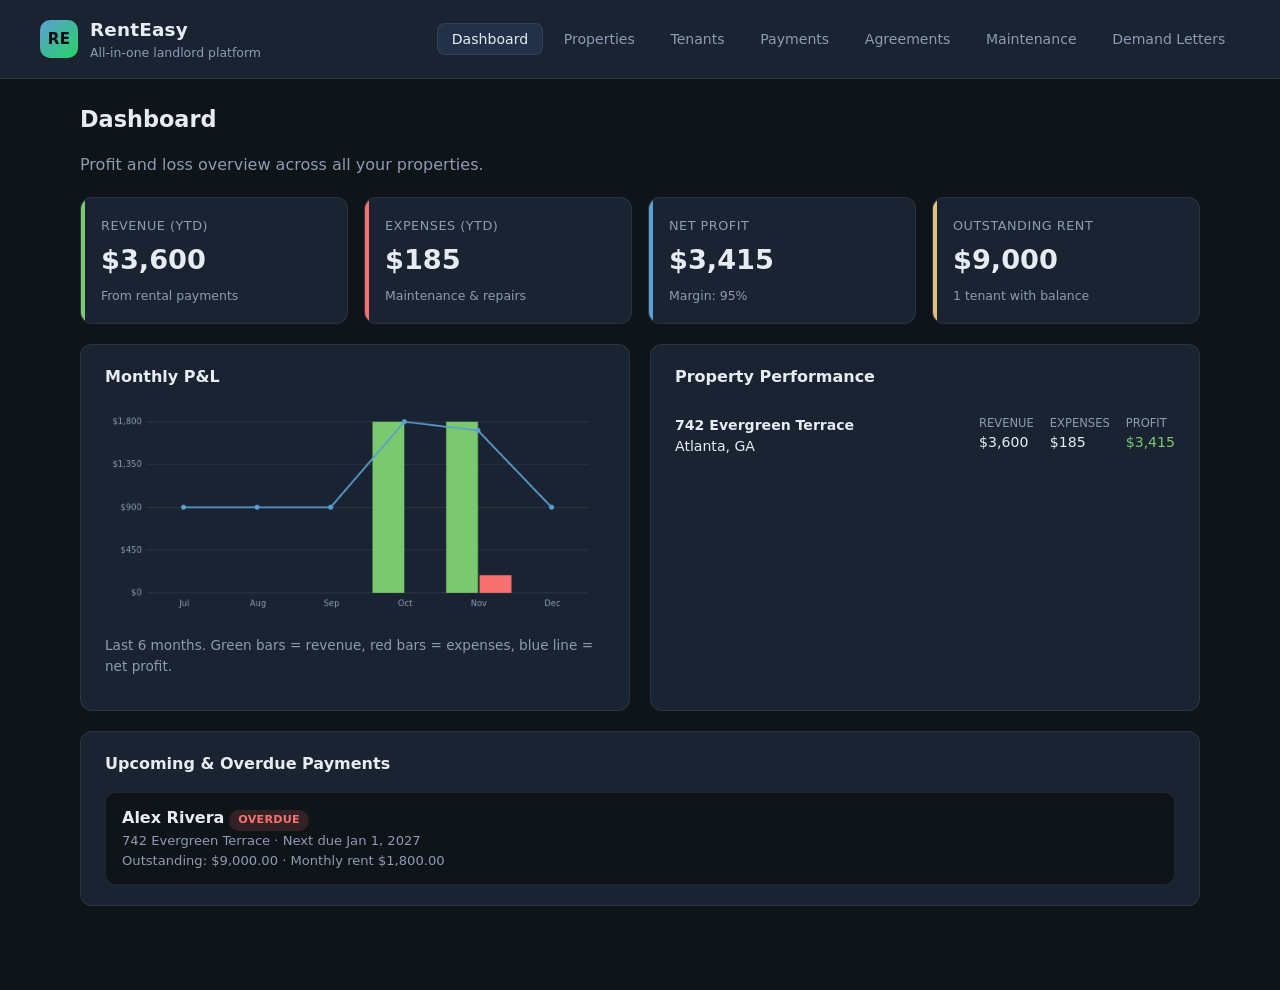
==== renteasy.html @ 10dbd563 "Add RentEasy landlord platform MVP Standalone single-page app at renteasy.html for landlords to mana" ====
<!DOCTYPE html>
<html lang="en">
<head>
  <meta charset="UTF-8" />
  <meta name="viewport" content="width=device-width, initial-scale=1" />
  <title>RentEasy — Landlord Platform</title>
  <link rel="stylesheet" href="renteasy.css" />
</head>
<body>
  <header class="topbar">
    <div class="brand">
      <div class="logo">RE</div>
      <div>
        <h1>RentEasy</h1>
        <p class="tag">All-in-one landlord platform</p>
      </div>
    </div>
    <nav class="nav">
      <button class="nav-btn active" data-view="dashboard">Dashboard</button>
      <button class="nav-btn" data-view="properties">Properties</button>
      <button class="nav-btn" data-view="tenants">Tenants</button>
      <button class="nav-btn" data-view="payments">Payments</button>
      <button class="nav-btn" data-view="agreements">Agreements</button>
      <button class="nav-btn" data-view="maintenance">Maintenance</button>
      <button class="nav-btn" data-view="demands">Demand Letters</button>
    </nav>
  </header>

  <main id="app">
    <!-- Dashboard -->
    <section class="view" data-view="dashboard">
      <div class="view-header">
        <h2>Dashboard</h2>
        <p class="muted">Profit and loss overview across all your properties.</p>
      </div>

      <div class="stat-grid">
        <div class="stat-card revenue">
          <span class="stat-label">Revenue (YTD)</span>
          <span class="stat-value" id="stat-revenue">$0</span>
          <span class="stat-sub" id="stat-revenue-sub">From rental payments</span>
        </div>
        <div class="stat-card expenses">
          <span class="stat-label">Expenses (YTD)</span>
          <span class="stat-value" id="stat-expenses">$0</span>
          <span class="stat-sub" id="stat-expenses-sub">Maintenance & repairs</span>
        </div>
        <div class="stat-card profit">
          <span class="stat-label">Net Profit</span>
          <span class="stat-value" id="stat-profit">$0</span>
          <span class="stat-sub" id="stat-margin">Margin: 0%</span>
        </div>
        <div class="stat-card outstanding">
          <span class="stat-label">Outstanding Rent</span>
          <span class="stat-value" id="stat-outstanding">$0</span>
          <span class="stat-sub" id="stat-overdue-count">0 overdue payments</span>
        </div>
      </div>

      <div class="grid-2">
        <div class="panel">
          <h3>Monthly P&amp;L</h3>
          <div class="chart-wrap">
            <canvas id="pnl-chart" width="600" height="260"></canvas>
          </div>
          <p class="muted small">Last 6 months. Green bars = revenue, red bars = expenses, blue line = net profit.</p>
        </div>

        <div class="panel">
          <h3>Property Performance</h3>
          <div id="property-performance" class="property-perf"></div>
        </div>
      </div>

      <div class="panel">
        <h3>Upcoming &amp; Overdue Payments</h3>
        <div id="upcoming-payments" class="payment-list"></div>
      </div>
    </section>

    <!-- Properties -->
    <section class="view hidden" data-view="properties">
      <div class="view-header">
        <h2>Properties</h2>
        <p class="muted">Manage your rental portfolio.</p>
      </div>

      <div class="panel">
        <h3>Add Property</h3>
        <form id="property-form" class="form-grid">
          <label>Address
            <input type="text" name="address" required placeholder="123 Main St, Apt 4B" />
          </label>
          <label>City
            <input type="text" name="city" required placeholder="Atlanta" />
          </label>
          <label>State
            <select name="state" required>
              <option value="">Select</option>
              <option>AL</option><option>AK</option><option>AZ</option><option>AR</option>
              <option>CA</option><option>CO</option><option>CT</option><option>DE</option>
              <option>FL</option><option>GA</option><option>HI</option><option>ID</option>
              <option>IL</option><option>IN</option><option>IA</option><option>KS</option>
              <option>KY</option><option>LA</option><option>ME</option><option>MD</option>
              <option>MA</option><option>MI</option><option>MN</option><option>MS</option>
              <option>MO</option><option>MT</option><option>NE</option><option>NV</option>
              <option>NH</option><option>NJ</option><option>NM</option><option>NY</option>
              <option>NC</option><option>ND</option><option>OH</option><option>OK</option>
              <option>OR</option><option>PA</option><option>RI</option><option>SC</option>
              <option>SD</option><option>TN</option><option>TX</option><option>UT</option>
              <option>VT</option><option>VA</option><option>WA</option><option>WV</option>
              <option>WI</option><option>WY</option>
            </select>
          </label>
          <label>Zip
            <input type="text" name="zip" required placeholder="30301" />
          </label>
          <label>Type
            <select name="type" required>
              <option>Single Family</option>
              <option>Apartment</option>
              <option>Condo</option>
              <option>Townhouse</option>
              <option>Duplex</option>
            </select>
          </label>
          <label>Bedrooms
            <input type="number" name="bedrooms" min="0" value="2" />
          </label>
          <label>Monthly Rent ($)
            <input type="number" name="rent" min="0" step="50" required value="1500" />
          </label>
          <label>Purchase Price ($)
            <input type="number" name="purchase" min="0" step="1000" value="0" />
          </label>
          <div class="form-actions">
            <button type="submit" class="btn-primary">Add Property</button>
          </div>
        </form>
      </div>

      <div class="panel">
        <h3>Your Properties</h3>
        <div id="property-list" class="property-list"></div>
      </div>
    </section>

    <!-- Tenants -->
    <section class="view hidden" data-view="tenants">
      <div class="view-header">
        <h2>Tenants</h2>
        <p class="muted">Tenants linked to your properties.</p>
      </div>

      <div class="panel">
        <h3>Add Tenant</h3>
        <form id="tenant-form" class="form-grid">
          <label>Full Name
            <input type="text" name="name" required placeholder="Jane Doe" />
          </label>
          <label>WhatsApp Number (with country code)
            <input type="tel" name="whatsapp" required placeholder="+1 555 123 4567" />
          </label>
          <label>Email
            <input type="email" name="email" required placeholder="jane@example.com" />
          </label>
          <label>Property
            <select name="propertyId" id="tenant-property-select" required></select>
          </label>
          <label>Lease Start
            <input type="date" name="leaseStart" required />
          </label>
          <label>Lease End
            <input type="date" name="leaseEnd" required />
          </label>
          <label>Rent Due Day (1-28)
            <input type="number" name="dueDay" min="1" max="28" value="1" required />
          </label>
          <label>Auto-Debit Account
            <select name="autoDebit">
              <option value="off">Off — send reminders only</option>
              <option value="on">On — auto-debit on due date</option>
            </select>
          </label>
          <div class="form-actions">
            <button type="submit" class="btn-primary">Add Tenant</button>
          </div>
        </form>
      </div>

      <div class="panel">
        <h3>Current Tenants</h3>
        <div id="tenant-list" class="tenant-list"></div>
      </div>
    </section>

    <!-- Payments -->
    <section class="view hidden" data-view="payments">
      <div class="view-header">
        <h2>Rental Payments</h2>
        <p class="muted">Collect rent, send reminders, and record payments.</p>
      </div>

      <div class="grid-2">
        <div class="panel">
          <h3>Record a Payment</h3>
          <form id="payment-form" class="form-grid">
            <label>Tenant
              <select name="tenantId" id="payment-tenant-select" required></select>
            </label>
            <label>Amount ($)
              <input type="number" name="amount" min="0" step="0.01" required />
            </label>
            <label>Date Received
              <input type="date" name="date" required />
            </label>
            <label>Method
              <select name="method">
                <option>Bank Transfer</option>
                <option>Auto-Debit</option>
                <option>Card</option>
                <option>Check</option>
                <option>Cash</option>
              </select>
            </label>
            <label>For Period (Month)
              <input type="month" name="period" required />
            </label>
            <div class="form-actions">
              <button type="submit" class="btn-primary">Record Payment</button>
            </div>
          </form>
        </div>

        <div class="panel">
          <h3>Send Rent Reminder</h3>
          <p class="muted small">Generate a polite reminder for an upcoming or overdue payment.</p>
          <form id="reminder-form" class="form-grid">
            <label>Tenant
              <select name="tenantId" id="reminder-tenant-select" required></select>
            </label>
            <label>Reminder Type
              <select name="type">
                <option value="upcoming">Upcoming Due Date (5 days)</option>
                <option value="due">Due Today</option>
                <option value="late">Late (1-7 days overdue)</option>
              </select>
            </label>
            <div class="form-actions">
              <button type="submit" class="btn-primary">Generate Reminder</button>
            </div>
          </form>
          <div id="reminder-output" class="preview hidden">
            <div class="row-between">
              <h4>Preview</h4>
              <div class="action-row" id="reminder-actions"></div>
            </div>
            <pre id="reminder-text" class="document"></pre>
          </div>
        </div>
      </div>

      <div class="panel">
        <h3>Payment History</h3>
        <div id="payment-history" class="payment-list"></div>
      </div>
    </section>

    <!-- Agreements -->
    <section class="view hidden" data-view="agreements">
      <div class="view-header">
        <h2>Tenancy Agreements</h2>
        <p class="muted">Generate a state-specific lease in minutes — we ask only the easy questions.</p>
      </div>

      <div class="panel">
        <h3>New Tenancy Agreement</h3>
        <form id="agreement-form" class="form-grid">
          <label>Property
            <select name="propertyId" id="agreement-property-select" required></select>
          </label>
          <label>Tenant Full Name
            <input type="text" name="tenantName" required placeholder="Jane Doe" />
          </label>
          <label>Landlord Full Name
            <input type="text" name="landlordName" required placeholder="John Smith" />
          </label>
          <label>Lease Start
            <input type="date" name="start" required />
          </label>
          <label>Lease End
            <input type="date" name="end" required />
          </label>
          <label>Monthly Rent ($)
            <input type="number" name="rent" min="0" step="50" required />
          </label>
          <label>Security Deposit ($)
            <input type="number" name="deposit" min="0" step="50" required />
          </label>
          <label>Pets Allowed
            <select name="pets"><option value="No">No</option><option value="Yes">Yes</option></select>
          </label>
          <label>Late Fee ($ after 5 days)
            <input type="number" name="lateFee" min="0" step="5" value="50" />
          </label>
          <div class="form-actions">
            <button type="submit" class="btn-primary">Generate Agreement</button>
          </div>
        </form>
      </div>

      <div id="agreement-output" class="panel hidden">
        <div class="row-between">
          <h3>Generated Tenancy Agreement</h3>
          <div class="action-row" id="agreement-actions"></div>
        </div>
        <pre id="agreement-text" class="document"></pre>
      </div>

      <div class="panel">
        <h3>Saved Agreements</h3>
        <div id="agreement-list" class="agreement-list"></div>
      </div>
    </section>

    <!-- Maintenance -->
    <section class="view hidden" data-view="maintenance">
      <div class="view-header">
        <h2>Maintenance &amp; Costs</h2>
        <p class="muted">Track maintenance items and costs per property — these flow into your P&amp;L.</p>
      </div>

      <div class="panel">
        <h3>Log Maintenance Item</h3>
        <form id="maintenance-form" class="form-grid">
          <label>Property
            <select name="propertyId" id="maintenance-property-select" required></select>
          </label>
          <label>Date
            <input type="date" name="date" required />
          </label>
          <label>Category
            <select name="category">
              <option>Plumbing</option>
              <option>Electrical</option>
              <option>HVAC</option>
              <option>Appliances</option>
              <option>Painting</option>
              <option>Landscaping</option>
              <option>Pest Control</option>
              <option>Roof</option>
              <option>Other</option>
            </select>
          </label>
          <label>Description
            <input type="text" name="description" required placeholder="Replaced kitchen faucet" />
          </label>
          <label>Cost ($)
            <input type="number" name="cost" min="0" step="0.01" required />
          </label>
          <label>Vendor
            <input type="text" name="vendor" placeholder="ABC Plumbing" />
          </label>
          <div class="form-actions">
            <button type="submit" class="btn-primary">Add Maintenance</button>
          </div>
        </form>
      </div>

      <div class="panel">
        <h3>Maintenance Log</h3>
        <div id="maintenance-list" class="maintenance-list"></div>
      </div>
    </section>

    <!-- Demand Letters -->
    <section class="view hidden" data-view="demands">
      <div class="view-header">
        <h2>Payment Demand Letters</h2>
        <p class="muted">Generate a formal demand letter for overdue rent.</p>
      </div>

      <div class="panel">
        <h3>Create Demand Letter</h3>
        <form id="demand-form" class="form-grid">
          <label>Tenant
            <select name="tenantId" id="demand-tenant-select" required></select>
          </label>
          <label>Amount Owed ($)
            <input type="number" name="amount" min="0" step="0.01" required />
          </label>
          <label>Days Overdue
            <input type="number" name="daysLate" min="1" value="14" required />
          </label>
          <label>Pay-or-Quit Window (days)
            <input type="number" name="window" min="1" value="7" required />
          </label>
          <label>Landlord Name
            <input type="text" name="landlordName" required />
          </label>
          <div class="form-actions">
            <button type="submit" class="btn-primary">Generate Demand Letter</button>
          </div>
        </form>
      </div>

      <div id="demand-output" class="panel hidden">
        <div class="row-between">
          <h3>Generated Demand Letter</h3>
          <div class="action-row" id="demand-actions"></div>
        </div>
        <pre id="demand-text" class="document"></pre>
      </div>
    </section>
  </main>

  <div id="toast" class="toast hidden"></div>

  <div id="print-area" aria-hidden="true"></div>

  <script src="renteasy.js"></script>
</body>
</html>
---- renteasy.css ----
:root {
  --bg: #0f1419;
  --panel: #1a2332;
  --panel-2: #233148;
  --text: #e7ecf3;
  --muted: #8b9cb3;
  --border: rgba(255, 255, 255, 0.08);
  --accent: #5b9fd4;
  --accent-strong: #3d8bc8;
  --ok: #7bc96f;
  --warn: #e5c07b;
  --danger: #f87171;
  --whatsapp: #25d366;
  --email: #a78bfa;
}

* { box-sizing: border-box; }

html, body { margin: 0; padding: 0; }

body {
  min-height: 100vh;
  font-family: system-ui, -apple-system, "Segoe UI", Roboto, sans-serif;
  background: var(--bg);
  color: var(--text);
  line-height: 1.5;
  -webkit-font-smoothing: antialiased;
}

/* --- Top bar ---------------------------------------------------------- */
.topbar {
  display: flex;
  flex-wrap: wrap;
  gap: 1rem 1.25rem;
  align-items: center;
  justify-content: space-between;
  padding: 1rem clamp(1rem, 4vw, 2.5rem);
  background: var(--panel);
  border-bottom: 1px solid var(--border);
  position: sticky;
  top: 0;
  z-index: 5;
}
.brand { display: flex; align-items: center; gap: 0.75rem; }
.brand h1 { margin: 0; font-size: 1.15rem; font-weight: 700; letter-spacing: 0.01em; }
.brand .tag { margin: 0; color: var(--muted); font-size: 0.78rem; }
.logo {
  width: 38px; height: 38px;
  border-radius: 10px;
  background: linear-gradient(135deg, #5b9fd4, #25d366);
  display: grid; place-items: center;
  color: #0a0e14; font-weight: 800; font-size: 0.95rem;
  letter-spacing: 0.02em;
}
.nav { display: flex; flex-wrap: wrap; gap: 0.4rem; }
.nav-btn {
  background: transparent;
  color: var(--muted);
  border: 1px solid transparent;
  border-radius: 8px;
  padding: 0.45rem 0.85rem;
  font-size: 0.88rem;
  cursor: pointer;
  font-weight: 500;
  transition: all 0.15s ease;
}
.nav-btn:hover { color: var(--text); background: rgba(255,255,255,0.04); }
.nav-btn.active {
  color: var(--text);
  background: var(--panel-2);
  border-color: var(--border);
}

/* --- Main / views ----------------------------------------------------- */
main {
  padding: 1.5rem clamp(1rem, 4vw, 2.5rem) 4rem;
  max-width: 1200px;
  margin: 0 auto;
}
.view { display: block; }
.view.hidden { display: none; }
.view-header { margin-bottom: 1.25rem; }
.view-header h2 { margin: 0 0 0.25rem; font-size: 1.4rem; }
.muted { color: var(--muted); }
.muted.small { font-size: 0.85rem; }

/* --- Panels & layout -------------------------------------------------- */
.panel {
  background: var(--panel);
  border: 1px solid var(--border);
  border-radius: 12px;
  padding: 1.25rem 1.5rem;
  margin-bottom: 1.25rem;
}
.panel h3 { margin: 0 0 1rem; font-size: 1rem; font-weight: 600; }
.panel h4 { margin: 0; font-size: 0.9rem; font-weight: 600; color: var(--muted); }

.grid-2 {
  display: grid;
  grid-template-columns: repeat(auto-fit, minmax(320px, 1fr));
  gap: 1.25rem;
  margin-bottom: 1.25rem;
}
.grid-2 .panel { margin-bottom: 0; }

.row-between { display: flex; justify-content: space-between; align-items: center; gap: 1rem; margin-bottom: 0.75rem; flex-wrap: wrap; }

/* --- Forms ------------------------------------------------------------ */
.form-grid {
  display: grid;
  grid-template-columns: repeat(auto-fit, minmax(200px, 1fr));
  gap: 0.85rem 1rem;
}
label {
  display: flex; flex-direction: column; gap: 0.3rem;
  font-size: 0.82rem; color: var(--muted);
}
input, select, textarea {
  width: 100%;
  padding: 0.5rem 0.65rem;
  border-radius: 8px;
  border: 1px solid var(--border);
  background: var(--bg);
  color: var(--text);
  font-size: 0.92rem;
  font-family: inherit;
}
input:focus, select:focus, textarea:focus {
  outline: none;
  border-color: var(--accent);
  box-shadow: 0 0 0 3px rgba(91,159,212,0.15);
}
.form-actions {
  grid-column: 1 / -1;
  display: flex;
  justify-content: flex-end;
  gap: 0.5rem;
  margin-top: 0.25rem;
}

/* --- Buttons ---------------------------------------------------------- */
button { font-family: inherit; }
.btn-primary, .btn-ghost, .btn-danger, .btn-channel {
  border-radius: 8px;
  padding: 0.5rem 1rem;
  font-size: 0.88rem;
  font-weight: 600;
  cursor: pointer;
  border: 1px solid transparent;
  transition: filter 0.15s ease, transform 0.05s ease;
}
.btn-primary { background: var(--accent); color: #0a0e14; }
.btn-primary:hover { filter: brightness(1.08); }
.btn-primary:active { transform: scale(0.98); }
.btn-ghost {
  background: transparent;
  color: var(--text);
  border-color: var(--border);
}
.btn-ghost:hover { background: rgba(255,255,255,0.04); }
.btn-danger {
  background: transparent;
  color: var(--danger);
  border-color: rgba(248,113,113,0.3);
}
.btn-danger:hover { background: rgba(248,113,113,0.1); }

.btn-channel {
  display: inline-flex;
  align-items: center;
  gap: 0.4rem;
  background: var(--panel-2);
  color: var(--text);
  border-color: var(--border);
}
.btn-channel.whatsapp { color: var(--whatsapp); border-color: rgba(37,211,102,0.3); }
.btn-channel.email { color: var(--email); border-color: rgba(167,139,250,0.3); }
.btn-channel:hover:not(:disabled) { filter: brightness(1.15); }
.btn-channel:disabled { opacity: 0.4; cursor: not-allowed; }

.action-row { display: flex; flex-wrap: wrap; gap: 0.5rem; }

/* --- Stat grid -------------------------------------------------------- */
.stat-grid {
  display: grid;
  grid-template-columns: repeat(auto-fit, minmax(220px, 1fr));
  gap: 1rem;
  margin-bottom: 1.25rem;
}
.stat-card {
  background: var(--panel);
  border: 1px solid var(--border);
  border-radius: 12px;
  padding: 1.1rem 1.25rem;
  display: flex;
  flex-direction: column;
  gap: 0.35rem;
  position: relative;
  overflow: hidden;
}
.stat-card::before {
  content: '';
  position: absolute;
  top: 0; left: 0;
  width: 4px; height: 100%;
}
.stat-card.revenue::before { background: var(--ok); }
.stat-card.expenses::before { background: var(--danger); }
.stat-card.profit::before { background: var(--accent); }
.stat-card.outstanding::before { background: var(--warn); }
.stat-label { color: var(--muted); font-size: 0.8rem; text-transform: uppercase; letter-spacing: 0.04em; }
.stat-value { font-size: 1.7rem; font-weight: 700; }
.stat-sub { color: var(--muted); font-size: 0.78rem; }

/* --- Chart ------------------------------------------------------------ */
.chart-wrap {
  width: 100%;
  overflow-x: auto;
}
canvas {
  display: block;
  max-width: 100%;
  height: auto;
}

/* --- Lists ------------------------------------------------------------ */
.property-list, .tenant-list, .payment-list, .maintenance-list, .agreement-list, .property-perf {
  display: flex;
  flex-direction: column;
  gap: 0.6rem;
}

.list-item {
  background: var(--bg);
  border: 1px solid var(--border);
  border-radius: 10px;
  padding: 0.85rem 1rem;
  display: grid;
  grid-template-columns: 1fr auto;
  gap: 0.6rem 1rem;
  align-items: start;
}
.list-item .meta {
  color: var(--muted);
  font-size: 0.82rem;
}
.list-item strong { font-weight: 600; }
.list-item .actions {
  display: flex;
  gap: 0.4rem;
  flex-wrap: wrap;
  justify-content: flex-end;
}

.empty {
  color: var(--muted);
  font-style: italic;
  text-align: center;
  padding: 1.5rem 0;
}

.badge {
  display: inline-block;
  padding: 0.15rem 0.55rem;
  border-radius: 999px;
  font-size: 0.7rem;
  font-weight: 600;
  letter-spacing: 0.02em;
  text-transform: uppercase;
}
.badge.ok { background: rgba(123,201,111,0.15); color: var(--ok); }
.badge.warn { background: rgba(229,192,123,0.15); color: var(--warn); }
.badge.danger { background: rgba(248,113,113,0.15); color: var(--danger); }
.badge.muted { background: rgba(139,156,179,0.15); color: var(--muted); }

/* --- Document preview (generated text) -------------------------------- */
.document {
  white-space: pre-wrap;
  font-family: ui-monospace, SFMono-Regular, Menlo, Consolas, monospace;
  font-size: 0.85rem;
  background: rgba(0,0,0,0.25);
  border: 1px solid var(--border);
  border-radius: 8px;
  padding: 1rem 1.1rem;
  margin: 0;
  max-height: 32rem;
  overflow-y: auto;
}

.preview {
  margin-top: 1rem;
  padding-top: 1rem;
  border-top: 1px solid var(--border);
}
.preview.hidden { display: none; }

/* --- Property performance --------------------------------------------- */
.perf-row {
  display: grid;
  grid-template-columns: 1fr auto auto auto;
  gap: 0.5rem 1rem;
  padding: 0.6rem 0;
  border-bottom: 1px solid var(--border);
  font-size: 0.88rem;
}
.perf-row:last-child { border-bottom: none; }
.perf-row .label { color: var(--muted); font-size: 0.72rem; text-transform: uppercase; }

/* --- Toast ------------------------------------------------------------ */
.toast {
  position: fixed;
  bottom: 1.5rem;
  left: 50%;
  transform: translateX(-50%);
  background: var(--panel-2);
  color: var(--text);
  padding: 0.7rem 1.2rem;
  border-radius: 999px;
  border: 1px solid var(--border);
  box-shadow: 0 8px 30px rgba(0,0,0,0.4);
  font-size: 0.88rem;
  z-index: 100;
  transition: opacity 0.25s ease, transform 0.25s ease;
}
.toast.hidden { opacity: 0; transform: translate(-50%, 1rem); pointer-events: none; }

/* --- Hidden print container ------------------------------------------ */
#print-area {
  display: none;
}

/* --- Print styles (Save as PDF) -------------------------------------- */
@media print {
  body { background: white; color: black; }
  .topbar, main, .toast { display: none !important; }
  #print-area {
    display: block !important;
    padding: 0.5in;
    font-family: Georgia, "Times New Roman", serif;
    font-size: 11pt;
    line-height: 1.55;
    color: black;
    background: white;
  }
  #print-area h1 { font-size: 16pt; margin: 0 0 0.3in; }
  #print-area .doc-meta { color: #555; font-size: 10pt; margin-bottom: 0.25in; }
  #print-area pre {
    white-space: pre-wrap;
    font-family: Georgia, "Times New Roman", serif;
    font-size: 11pt;
    margin: 0;
  }
  @page { margin: 0.5in; }
}
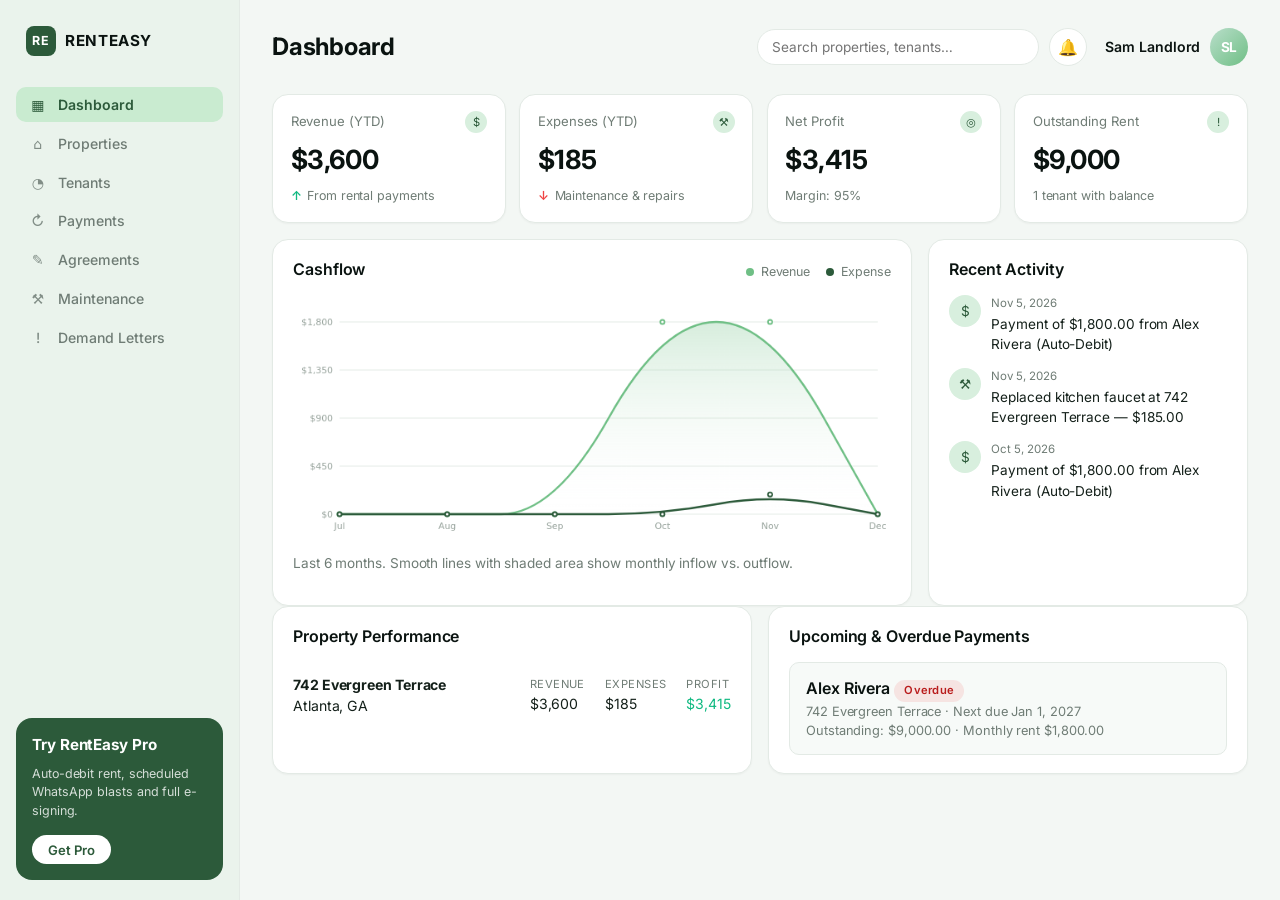
==== commit b4e3cc3d: "Redesign RentEasy UI: light sage-green theme, sidebar layout, smooth cashflow chart - New light/mint" ====
--- a/renteasy.html
+++ b/renteasy.html
@@ -4,418 +4,433 @@
   <meta charset="UTF-8" />
   <meta name="viewport" content="width=device-width, initial-scale=1" />
   <title>RentEasy — Landlord Platform</title>
+  <link rel="preconnect" href="https://fonts.googleapis.com" />
+  <link rel="preconnect" href="https://fonts.gstatic.com" crossorigin />
+  <link href="https://fonts.googleapis.com/css2?family=Inter:wght@400;500;600;700&display=swap" rel="stylesheet" />
   <link rel="stylesheet" href="renteasy.css" />
 </head>
 <body>
-  <header class="topbar">
-    <div class="brand">
-      <div class="logo">RE</div>
-      <div>
-        <h1>RentEasy</h1>
-        <p class="tag">All-in-one landlord platform</p>
+  <div class="layout">
+
+    <!-- ============================== Sidebar ============================== -->
+    <aside class="sidebar">
+      <div class="brand">
+        <div class="logo">RE</div>
+        <div class="name">RENTEASY</div>
       </div>
-    </div>
-    <nav class="nav">
-      <button class="nav-btn active" data-view="dashboard">Dashboard</button>
-      <button class="nav-btn" data-view="properties">Properties</button>
-      <button class="nav-btn" data-view="tenants">Tenants</button>
-      <button class="nav-btn" data-view="payments">Payments</button>
-      <button class="nav-btn" data-view="agreements">Agreements</button>
-      <button class="nav-btn" data-view="maintenance">Maintenance</button>
-      <button class="nav-btn" data-view="demands">Demand Letters</button>
-    </nav>
-  </header>
-
-  <main id="app">
-    <!-- Dashboard -->
-    <section class="view" data-view="dashboard">
-      <div class="view-header">
-        <h2>Dashboard</h2>
-        <p class="muted">Profit and loss overview across all your properties.</p>
+
+      <nav class="sidebar-nav">
+        <button class="nav-item active" data-view="dashboard">
+          <span class="icon">▦</span><span>Dashboard</span>
+        </button>
+        <button class="nav-item" data-view="properties">
+          <span class="icon">⌂</span><span>Properties</span>
+        </button>
+        <button class="nav-item" data-view="tenants">
+          <span class="icon">◔</span><span>Tenants</span>
+        </button>
+        <button class="nav-item" data-view="payments">
+          <span class="icon">↻</span><span>Payments</span>
+        </button>
+        <button class="nav-item" data-view="agreements">
+          <span class="icon">✎</span><span>Agreements</span>
+        </button>
+        <button class="nav-item" data-view="maintenance">
+          <span class="icon">⚒</span><span>Maintenance</span>
+        </button>
+        <button class="nav-item" data-view="demands">
+          <span class="icon">!</span><span>Demand Letters</span>
+        </button>
+      </nav>
+
+      <div class="sidebar-promo">
+        <div class="promo-title">Try RentEasy Pro</div>
+        <div class="promo-sub">Auto-debit rent, scheduled WhatsApp blasts and full e-signing.</div>
+        <button type="button">Get Pro</button>
       </div>
-
-      <div class="stat-grid">
-        <div class="stat-card revenue">
-          <span class="stat-label">Revenue (YTD)</span>
-          <span class="stat-value" id="stat-revenue">$0</span>
-          <span class="stat-sub" id="stat-revenue-sub">From rental payments</span>
-        </div>
-        <div class="stat-card expenses">
-          <span class="stat-label">Expenses (YTD)</span>
-          <span class="stat-value" id="stat-expenses">$0</span>
-          <span class="stat-sub" id="stat-expenses-sub">Maintenance & repairs</span>
-        </div>
-        <div class="stat-card profit">
-          <span class="stat-label">Net Profit</span>
-          <span class="stat-value" id="stat-profit">$0</span>
-          <span class="stat-sub" id="stat-margin">Margin: 0%</span>
-        </div>
-        <div class="stat-card outstanding">
-          <span class="stat-label">Outstanding Rent</span>
-          <span class="stat-value" id="stat-outstanding">$0</span>
-          <span class="stat-sub" id="stat-overdue-count">0 overdue payments</span>
-        </div>
-      </div>
-
-      <div class="grid-2">
-        <div class="panel">
-          <h3>Monthly P&amp;L</h3>
-          <div class="chart-wrap">
-            <canvas id="pnl-chart" width="600" height="260"></canvas>
-          </div>
-          <p class="muted small">Last 6 months. Green bars = revenue, red bars = expenses, blue line = net profit.</p>
-        </div>
-
-        <div class="panel">
-          <h3>Property Performance</h3>
-          <div id="property-performance" class="property-perf"></div>
-        </div>
-      </div>
-
-      <div class="panel">
-        <h3>Upcoming &amp; Overdue Payments</h3>
-        <div id="upcoming-payments" class="payment-list"></div>
-      </div>
-    </section>
-
-    <!-- Properties -->
-    <section class="view hidden" data-view="properties">
-      <div class="view-header">
-        <h2>Properties</h2>
-        <p class="muted">Manage your rental portfolio.</p>
-      </div>
-
-      <div class="panel">
-        <h3>Add Property</h3>
-        <form id="property-form" class="form-grid">
-          <label>Address
-            <input type="text" name="address" required placeholder="123 Main St, Apt 4B" />
-          </label>
-          <label>City
-            <input type="text" name="city" required placeholder="Atlanta" />
-          </label>
-          <label>State
-            <select name="state" required>
-              <option value="">Select</option>
-              <option>AL</option><option>AK</option><option>AZ</option><option>AR</option>
-              <option>CA</option><option>CO</option><option>CT</option><option>DE</option>
-              <option>FL</option><option>GA</option><option>HI</option><option>ID</option>
-              <option>IL</option><option>IN</option><option>IA</option><option>KS</option>
-              <option>KY</option><option>LA</option><option>ME</option><option>MD</option>
-              <option>MA</option><option>MI</option><option>MN</option><option>MS</option>
-              <option>MO</option><option>MT</option><option>NE</option><option>NV</option>
-              <option>NH</option><option>NJ</option><option>NM</option><option>NY</option>
-              <option>NC</option><option>ND</option><option>OH</option><option>OK</option>
-              <option>OR</option><option>PA</option><option>RI</option><option>SC</option>
-              <option>SD</option><option>TN</option><option>TX</option><option>UT</option>
-              <option>VT</option><option>VA</option><option>WA</option><option>WV</option>
-              <option>WI</option><option>WY</option>
-            </select>
-          </label>
-          <label>Zip
-            <input type="text" name="zip" required placeholder="30301" />
-          </label>
-          <label>Type
-            <select name="type" required>
-              <option>Single Family</option>
-              <option>Apartment</option>
-              <option>Condo</option>
-              <option>Townhouse</option>
-              <option>Duplex</option>
-            </select>
-          </label>
-          <label>Bedrooms
-            <input type="number" name="bedrooms" min="0" value="2" />
-          </label>
-          <label>Monthly Rent ($)
-            <input type="number" name="rent" min="0" step="50" required value="1500" />
-          </label>
-          <label>Purchase Price ($)
-            <input type="number" name="purchase" min="0" step="1000" value="0" />
-          </label>
-          <div class="form-actions">
-            <button type="submit" class="btn-primary">Add Property</button>
-          </div>
-        </form>
-      </div>
-
-      <div class="panel">
-        <h3>Your Properties</h3>
-        <div id="property-list" class="property-list"></div>
-      </div>
-    </section>
-
-    <!-- Tenants -->
-    <section class="view hidden" data-view="tenants">
-      <div class="view-header">
-        <h2>Tenants</h2>
-        <p class="muted">Tenants linked to your properties.</p>
-      </div>
-
-      <div class="panel">
-        <h3>Add Tenant</h3>
-        <form id="tenant-form" class="form-grid">
-          <label>Full Name
-            <input type="text" name="name" required placeholder="Jane Doe" />
-          </label>
-          <label>WhatsApp Number (with country code)
-            <input type="tel" name="whatsapp" required placeholder="+1 555 123 4567" />
-          </label>
-          <label>Email
-            <input type="email" name="email" required placeholder="jane@example.com" />
-          </label>
-          <label>Property
-            <select name="propertyId" id="tenant-property-select" required></select>
-          </label>
-          <label>Lease Start
-            <input type="date" name="leaseStart" required />
-          </label>
-          <label>Lease End
-            <input type="date" name="leaseEnd" required />
-          </label>
-          <label>Rent Due Day (1-28)
-            <input type="number" name="dueDay" min="1" max="28" value="1" required />
-          </label>
-          <label>Auto-Debit Account
-            <select name="autoDebit">
-              <option value="off">Off — send reminders only</option>
-              <option value="on">On — auto-debit on due date</option>
-            </select>
-          </label>
-          <div class="form-actions">
-            <button type="submit" class="btn-primary">Add Tenant</button>
-          </div>
-        </form>
-      </div>
-
-      <div class="panel">
-        <h3>Current Tenants</h3>
-        <div id="tenant-list" class="tenant-list"></div>
-      </div>
-    </section>
-
-    <!-- Payments -->
-    <section class="view hidden" data-view="payments">
-      <div class="view-header">
-        <h2>Rental Payments</h2>
-        <p class="muted">Collect rent, send reminders, and record payments.</p>
-      </div>
-
-      <div class="grid-2">
-        <div class="panel">
-          <h3>Record a Payment</h3>
-          <form id="payment-form" class="form-grid">
+    </aside>
+
+    <!-- =============================== Main =============================== -->
+    <main class="main">
+      <header class="topbar">
+        <h2 class="page-title" id="page-title">Dashboard</h2>
+        <div class="topbar-right">
+          <input class="search" id="global-search" type="search" placeholder="Search properties, tenants…" />
+          <button class="icon-btn" type="button" title="Notifications">🔔</button>
+          <div class="user">
+            <span class="name">Sam Landlord</span>
+            <div class="avatar">SL</div>
+          </div>
+        </div>
+      </header>
+
+      <!-- ========================= Dashboard view ========================= -->
+      <section class="view" data-view="dashboard">
+        <div class="stat-grid">
+          <div class="stat-card">
+            <div class="stat-head"><span>Revenue (YTD)</span><span class="stat-icon">$</span></div>
+            <div class="stat-value" id="stat-revenue">$0</div>
+            <div class="stat-trend" id="stat-revenue-sub"><span class="up">↑</span> From rental payments</div>
+          </div>
+          <div class="stat-card">
+            <div class="stat-head"><span>Expenses (YTD)</span><span class="stat-icon">⚒</span></div>
+            <div class="stat-value" id="stat-expenses">$0</div>
+            <div class="stat-trend" id="stat-expenses-sub"><span class="down">↓</span> Maintenance &amp; repairs</div>
+          </div>
+          <div class="stat-card">
+            <div class="stat-head"><span>Net Profit</span><span class="stat-icon">◎</span></div>
+            <div class="stat-value" id="stat-profit">$0</div>
+            <div class="stat-trend"><span id="stat-margin">Margin: 0%</span></div>
+          </div>
+          <div class="stat-card">
+            <div class="stat-head"><span>Outstanding Rent</span><span class="stat-icon">!</span></div>
+            <div class="stat-value" id="stat-outstanding">$0</div>
+            <div class="stat-trend"><span id="stat-overdue-count">0 tenants with balance</span></div>
+          </div>
+        </div>
+
+        <div class="dash-grid">
+          <div class="panel">
+            <div class="row-between">
+              <h3>Cashflow</h3>
+              <div class="chart-legend">
+                <span><span class="legend-dot" style="background:#6fbf85"></span>Revenue</span>
+                <span><span class="legend-dot" style="background:#2c5a3a"></span>Expense</span>
+              </div>
+            </div>
+            <div class="chart-wrap">
+              <canvas id="pnl-chart" width="720" height="280"></canvas>
+            </div>
+            <p class="muted small">Last 6 months. Smooth lines with shaded area show monthly inflow vs. outflow.</p>
+          </div>
+
+          <div class="panel">
+            <h3>Recent Activity</h3>
+            <div id="activity-feed" class="activity-feed"></div>
+          </div>
+        </div>
+
+        <div class="grid-2">
+          <div class="panel">
+            <h3>Property Performance</h3>
+            <div id="property-performance" class="property-perf"></div>
+          </div>
+          <div class="panel">
+            <h3>Upcoming &amp; Overdue Payments</h3>
+            <div id="upcoming-payments" class="payment-list"></div>
+          </div>
+        </div>
+      </section>
+
+      <!-- ========================= Properties ========================= -->
+      <section class="view hidden" data-view="properties">
+        <div class="panel">
+          <h3>Add Property</h3>
+          <form id="property-form" class="form-grid">
+            <label>Address
+              <input type="text" name="address" required placeholder="123 Main St, Apt 4B" />
+            </label>
+            <label>City
+              <input type="text" name="city" required placeholder="Atlanta" />
+            </label>
+            <label>State
+              <select name="state" required>
+                <option value="">Select</option>
+                <option>AL</option><option>AK</option><option>AZ</option><option>AR</option>
+                <option>CA</option><option>CO</option><option>CT</option><option>DE</option>
+                <option>FL</option><option>GA</option><option>HI</option><option>ID</option>
+                <option>IL</option><option>IN</option><option>IA</option><option>KS</option>
+                <option>KY</option><option>LA</option><option>ME</option><option>MD</option>
+                <option>MA</option><option>MI</option><option>MN</option><option>MS</option>
+                <option>MO</option><option>MT</option><option>NE</option><option>NV</option>
+                <option>NH</option><option>NJ</option><option>NM</option><option>NY</option>
+                <option>NC</option><option>ND</option><option>OH</option><option>OK</option>
+                <option>OR</option><option>PA</option><option>RI</option><option>SC</option>
+                <option>SD</option><option>TN</option><option>TX</option><option>UT</option>
+                <option>VT</option><option>VA</option><option>WA</option><option>WV</option>
+                <option>WI</option><option>WY</option>
+              </select>
+            </label>
+            <label>Zip
+              <input type="text" name="zip" required placeholder="30301" />
+            </label>
+            <label>Type
+              <select name="type" required>
+                <option>Single Family</option>
+                <option>Apartment</option>
+                <option>Condo</option>
+                <option>Townhouse</option>
+                <option>Duplex</option>
+              </select>
+            </label>
+            <label>Bedrooms
+              <input type="number" name="bedrooms" min="0" value="2" />
+            </label>
+            <label>Monthly Rent ($)
+              <input type="number" name="rent" min="0" step="50" required value="1500" />
+            </label>
+            <label>Purchase Price ($)
+              <input type="number" name="purchase" min="0" step="1000" value="0" />
+            </label>
+            <div class="form-actions">
+              <button type="submit" class="btn-primary">Add Property</button>
+            </div>
+          </form>
+        </div>
+
+        <div class="panel">
+          <h3>Your Properties</h3>
+          <div id="property-list" class="property-list"></div>
+        </div>
+      </section>
+
+      <!-- ========================= Tenants ========================= -->
+      <section class="view hidden" data-view="tenants">
+        <div class="panel">
+          <h3>Add Tenant</h3>
+          <form id="tenant-form" class="form-grid">
+            <label>Full Name
+              <input type="text" name="name" required placeholder="Jane Doe" />
+            </label>
+            <label>WhatsApp Number (with country code)
+              <input type="tel" name="whatsapp" required placeholder="+1 555 123 4567" />
+            </label>
+            <label>Email
+              <input type="email" name="email" required placeholder="jane@example.com" />
+            </label>
+            <label>Property
+              <select name="propertyId" id="tenant-property-select" required></select>
+            </label>
+            <label>Lease Start
+              <input type="date" name="leaseStart" required />
+            </label>
+            <label>Lease End
+              <input type="date" name="leaseEnd" required />
+            </label>
+            <label>Rent Due Day (1-28)
+              <input type="number" name="dueDay" min="1" max="28" value="1" required />
+            </label>
+            <label>Auto-Debit Account
+              <select name="autoDebit">
+                <option value="off">Off — send reminders only</option>
+                <option value="on">On — auto-debit on due date</option>
+              </select>
+            </label>
+            <div class="form-actions">
+              <button type="submit" class="btn-primary">Add Tenant</button>
+            </div>
+          </form>
+        </div>
+
+        <div class="panel">
+          <h3>Current Tenants</h3>
+          <div id="tenant-list" class="tenant-list"></div>
+        </div>
+      </section>
+
+      <!-- ========================= Payments ========================= -->
+      <section class="view hidden" data-view="payments">
+        <div class="grid-2">
+          <div class="panel">
+            <h3>Record a Payment</h3>
+            <form id="payment-form" class="form-grid">
+              <label>Tenant
+                <select name="tenantId" id="payment-tenant-select" required></select>
+              </label>
+              <label>Amount ($)
+                <input type="number" name="amount" min="0" step="0.01" required />
+              </label>
+              <label>Date Received
+                <input type="date" name="date" required />
+              </label>
+              <label>Method
+                <select name="method">
+                  <option>Bank Transfer</option>
+                  <option>Auto-Debit</option>
+                  <option>Card</option>
+                  <option>Check</option>
+                  <option>Cash</option>
+                </select>
+              </label>
+              <label>For Period (Month)
+                <input type="month" name="period" required />
+              </label>
+              <div class="form-actions">
+                <button type="submit" class="btn-primary">Record Payment</button>
+              </div>
+            </form>
+          </div>
+
+          <div class="panel">
+            <h3>Send Rent Reminder</h3>
+            <p class="muted small">Generate a polite reminder for an upcoming or overdue payment.</p>
+            <form id="reminder-form" class="form-grid">
+              <label>Tenant
+                <select name="tenantId" id="reminder-tenant-select" required></select>
+              </label>
+              <label>Reminder Type
+                <select name="type">
+                  <option value="upcoming">Upcoming Due Date (5 days)</option>
+                  <option value="due">Due Today</option>
+                  <option value="late">Late (1-7 days overdue)</option>
+                </select>
+              </label>
+              <div class="form-actions">
+                <button type="submit" class="btn-primary">Generate Reminder</button>
+              </div>
+            </form>
+            <div id="reminder-output" class="preview hidden">
+              <div class="row-between">
+                <h4>Preview</h4>
+                <div class="action-row" id="reminder-actions"></div>
+              </div>
+              <pre id="reminder-text" class="document"></pre>
+            </div>
+          </div>
+        </div>
+
+        <div class="panel">
+          <h3>Payment History</h3>
+          <div id="payment-history" class="payment-list"></div>
+        </div>
+      </section>
+
+      <!-- ========================= Agreements ========================= -->
+      <section class="view hidden" data-view="agreements">
+        <div class="panel">
+          <h3>New Tenancy Agreement</h3>
+          <form id="agreement-form" class="form-grid">
+            <label>Property
+              <select name="propertyId" id="agreement-property-select" required></select>
+            </label>
+            <label>Tenant Full Name
+              <input type="text" name="tenantName" required placeholder="Jane Doe" />
+            </label>
+            <label>Landlord Full Name
+              <input type="text" name="landlordName" required placeholder="John Smith" />
+            </label>
+            <label>Lease Start
+              <input type="date" name="start" required />
+            </label>
+            <label>Lease End
+              <input type="date" name="end" required />
+            </label>
+            <label>Monthly Rent ($)
+              <input type="number" name="rent" min="0" step="50" required />
+            </label>
+            <label>Security Deposit ($)
+              <input type="number" name="deposit" min="0" step="50" required />
+            </label>
+            <label>Pets Allowed
+              <select name="pets"><option value="No">No</option><option value="Yes">Yes</option></select>
+            </label>
+            <label>Late Fee ($ after 5 days)
+              <input type="number" name="lateFee" min="0" step="5" value="50" />
+            </label>
+            <div class="form-actions">
+              <button type="submit" class="btn-primary">Generate Agreement</button>
+            </div>
+          </form>
+        </div>
+
+        <div id="agreement-output" class="panel hidden">
+          <div class="row-between">
+            <h3>Generated Tenancy Agreement</h3>
+            <div class="action-row" id="agreement-actions"></div>
+          </div>
+          <pre id="agreement-text" class="document"></pre>
+        </div>
+
+        <div class="panel">
+          <h3>Saved Agreements</h3>
+          <div id="agreement-list" class="agreement-list"></div>
+        </div>
+      </section>
+
+      <!-- ========================= Maintenance ========================= -->
+      <section class="view hidden" data-view="maintenance">
+        <div class="panel">
+          <h3>Log Maintenance Item</h3>
+          <form id="maintenance-form" class="form-grid">
+            <label>Property
+              <select name="propertyId" id="maintenance-property-select" required></select>
+            </label>
+            <label>Date
+              <input type="date" name="date" required />
+            </label>
+            <label>Category
+              <select name="category">
+                <option>Plumbing</option>
+                <option>Electrical</option>
+                <option>HVAC</option>
+                <option>Appliances</option>
+                <option>Painting</option>
+                <option>Landscaping</option>
+                <option>Pest Control</option>
+                <option>Roof</option>
+                <option>Other</option>
+              </select>
+            </label>
+            <label>Description
+              <input type="text" name="description" required placeholder="Replaced kitchen faucet" />
+            </label>
+            <label>Cost ($)
+              <input type="number" name="cost" min="0" step="0.01" required />
+            </label>
+            <label>Vendor
+              <input type="text" name="vendor" placeholder="ABC Plumbing" />
+            </label>
+            <div class="form-actions">
+              <button type="submit" class="btn-primary">Add Maintenance</button>
+            </div>
+          </form>
+        </div>
+
+        <div class="panel">
+          <h3>Maintenance Log</h3>
+          <div id="maintenance-list" class="maintenance-list"></div>
+        </div>
+      </section>
+
+      <!-- ========================= Demand Letters ========================= -->
+      <section class="view hidden" data-view="demands">
+        <div class="panel">
+          <h3>Create Demand Letter</h3>
+          <form id="demand-form" class="form-grid">
             <label>Tenant
-              <select name="tenantId" id="payment-tenant-select" required></select>
-            </label>
-            <label>Amount ($)
+              <select name="tenantId" id="demand-tenant-select" required></select>
+            </label>
+            <label>Amount Owed ($)
               <input type="number" name="amount" min="0" step="0.01" required />
             </label>
-            <label>Date Received
-              <input type="date" name="date" required />
-            </label>
-            <label>Method
-              <select name="method">
-                <option>Bank Transfer</option>
-                <option>Auto-Debit</option>
-                <option>Card</option>
-                <option>Check</option>
-                <option>Cash</option>
-              </select>
-            </label>
-            <label>For Period (Month)
-              <input type="month" name="period" required />
+            <label>Days Overdue
+              <input type="number" name="daysLate" min="1" value="14" required />
+            </label>
+            <label>Pay-or-Quit Window (days)
+              <input type="number" name="window" min="1" value="7" required />
+            </label>
+            <label>Landlord Name
+              <input type="text" name="landlordName" required />
             </label>
             <div class="form-actions">
-              <button type="submit" class="btn-primary">Record Payment</button>
+              <button type="submit" class="btn-primary">Generate Demand Letter</button>
             </div>
           </form>
         </div>
 
-        <div class="panel">
-          <h3>Send Rent Reminder</h3>
-          <p class="muted small">Generate a polite reminder for an upcoming or overdue payment.</p>
-          <form id="reminder-form" class="form-grid">
-            <label>Tenant
-              <select name="tenantId" id="reminder-tenant-select" required></select>
-            </label>
-            <label>Reminder Type
-              <select name="type">
-                <option value="upcoming">Upcoming Due Date (5 days)</option>
-                <option value="due">Due Today</option>
-                <option value="late">Late (1-7 days overdue)</option>
-              </select>
-            </label>
-            <div class="form-actions">
-              <button type="submit" class="btn-primary">Generate Reminder</button>
-            </div>
-          </form>
-          <div id="reminder-output" class="preview hidden">
-            <div class="row-between">
-              <h4>Preview</h4>
-              <div class="action-row" id="reminder-actions"></div>
-            </div>
-            <pre id="reminder-text" class="document"></pre>
-          </div>
-        </div>
-      </div>
-
-      <div class="panel">
-        <h3>Payment History</h3>
-        <div id="payment-history" class="payment-list"></div>
-      </div>
-    </section>
-
-    <!-- Agreements -->
-    <section class="view hidden" data-view="agreements">
-      <div class="view-header">
-        <h2>Tenancy Agreements</h2>
-        <p class="muted">Generate a state-specific lease in minutes — we ask only the easy questions.</p>
-      </div>
-
-      <div class="panel">
-        <h3>New Tenancy Agreement</h3>
-        <form id="agreement-form" class="form-grid">
-          <label>Property
-            <select name="propertyId" id="agreement-property-select" required></select>
-          </label>
-          <label>Tenant Full Name
-            <input type="text" name="tenantName" required placeholder="Jane Doe" />
-          </label>
-          <label>Landlord Full Name
-            <input type="text" name="landlordName" required placeholder="John Smith" />
-          </label>
-          <label>Lease Start
-            <input type="date" name="start" required />
-          </label>
-          <label>Lease End
-            <input type="date" name="end" required />
-          </label>
-          <label>Monthly Rent ($)
-            <input type="number" name="rent" min="0" step="50" required />
-          </label>
-          <label>Security Deposit ($)
-            <input type="number" name="deposit" min="0" step="50" required />
-          </label>
-          <label>Pets Allowed
-            <select name="pets"><option value="No">No</option><option value="Yes">Yes</option></select>
-          </label>
-          <label>Late Fee ($ after 5 days)
-            <input type="number" name="lateFee" min="0" step="5" value="50" />
-          </label>
-          <div class="form-actions">
-            <button type="submit" class="btn-primary">Generate Agreement</button>
-          </div>
-        </form>
-      </div>
-
-      <div id="agreement-output" class="panel hidden">
-        <div class="row-between">
-          <h3>Generated Tenancy Agreement</h3>
-          <div class="action-row" id="agreement-actions"></div>
-        </div>
-        <pre id="agreement-text" class="document"></pre>
-      </div>
-
-      <div class="panel">
-        <h3>Saved Agreements</h3>
-        <div id="agreement-list" class="agreement-list"></div>
-      </div>
-    </section>
-
-    <!-- Maintenance -->
-    <section class="view hidden" data-view="maintenance">
-      <div class="view-header">
-        <h2>Maintenance &amp; Costs</h2>
-        <p class="muted">Track maintenance items and costs per property — these flow into your P&amp;L.</p>
-      </div>
-
-      <div class="panel">
-        <h3>Log Maintenance Item</h3>
-        <form id="maintenance-form" class="form-grid">
-          <label>Property
-            <select name="propertyId" id="maintenance-property-select" required></select>
-          </label>
-          <label>Date
-            <input type="date" name="date" required />
-          </label>
-          <label>Category
-            <select name="category">
-              <option>Plumbing</option>
-              <option>Electrical</option>
-              <option>HVAC</option>
-              <option>Appliances</option>
-              <option>Painting</option>
-              <option>Landscaping</option>
-              <option>Pest Control</option>
-              <option>Roof</option>
-              <option>Other</option>
-            </select>
-          </label>
-          <label>Description
-            <input type="text" name="description" required placeholder="Replaced kitchen faucet" />
-          </label>
-          <label>Cost ($)
-            <input type="number" name="cost" min="0" step="0.01" required />
-          </label>
-          <label>Vendor
-            <input type="text" name="vendor" placeholder="ABC Plumbing" />
-          </label>
-          <div class="form-actions">
-            <button type="submit" class="btn-primary">Add Maintenance</button>
-          </div>
-        </form>
-      </div>
-
-      <div class="panel">
-        <h3>Maintenance Log</h3>
-        <div id="maintenance-list" class="maintenance-list"></div>
-      </div>
-    </section>
-
-    <!-- Demand Letters -->
-    <section class="view hidden" data-view="demands">
-      <div class="view-header">
-        <h2>Payment Demand Letters</h2>
-        <p class="muted">Generate a formal demand letter for overdue rent.</p>
-      </div>
-
-      <div class="panel">
-        <h3>Create Demand Letter</h3>
-        <form id="demand-form" class="form-grid">
-          <label>Tenant
-            <select name="tenantId" id="demand-tenant-select" required></select>
-          </label>
-          <label>Amount Owed ($)
-            <input type="number" name="amount" min="0" step="0.01" required />
-          </label>
-          <label>Days Overdue
-            <input type="number" name="daysLate" min="1" value="14" required />
-          </label>
-          <label>Pay-or-Quit Window (days)
-            <input type="number" name="window" min="1" value="7" required />
-          </label>
-          <label>Landlord Name
-            <input type="text" name="landlordName" required />
-          </label>
-          <div class="form-actions">
-            <button type="submit" class="btn-primary">Generate Demand Letter</button>
-          </div>
-        </form>
-      </div>
-
-      <div id="demand-output" class="panel hidden">
-        <div class="row-between">
-          <h3>Generated Demand Letter</h3>
-          <div class="action-row" id="demand-actions"></div>
-        </div>
-        <pre id="demand-text" class="document"></pre>
-      </div>
-    </section>
-  </main>
+        <div id="demand-output" class="panel hidden">
+          <div class="row-between">
+            <h3>Generated Demand Letter</h3>
+            <div class="action-row" id="demand-actions"></div>
+          </div>
+          <pre id="demand-text" class="document"></pre>
+        </div>
+      </section>
+
+    </main>
+  </div>
 
   <div id="toast" class="toast hidden"></div>
-
   <div id="print-area" aria-hidden="true"></div>
 
   <script src="renteasy.js"></script>
--- a/renteasy.css
+++ b/renteasy.css
@@ -1,111 +1,253 @@
 :root {
-  --bg: #0f1419;
-  --panel: #1a2332;
-  --panel-2: #233148;
-  --text: #e7ecf3;
-  --muted: #8b9cb3;
-  --border: rgba(255, 255, 255, 0.08);
-  --accent: #5b9fd4;
-  --accent-strong: #3d8bc8;
-  --ok: #7bc96f;
-  --warn: #e5c07b;
-  --danger: #f87171;
+  --bg: #f3f7f4;
+  --sidebar: #eaf3ec;
+  --sidebar-active: #c9ebd0;
+  --panel: #ffffff;
+  --panel-soft: #f7faf8;
+  --text: #14201a;
+  --text-strong: #0a1310;
+  --muted: #6f7c75;
+  --muted-2: #97a39c;
+  --border: #e3eae5;
+  --border-strong: #d3ddd7;
+  --accent: #4a8c5e;
+  --accent-dark: #2c5a3a;
+  --accent-soft: #d8efde;
+  --accent-line: #6fbf85;
+  --ok: #10b981;
+  --warn: #f59e0b;
+  --danger: #ef4444;
   --whatsapp: #25d366;
-  --email: #a78bfa;
+  --email: #6366f1;
+  --shadow-sm: 0 1px 2px rgba(20, 32, 26, 0.04);
+  --shadow-md: 0 4px 14px rgba(20, 32, 26, 0.06);
+  --radius: 16px;
+  --radius-sm: 10px;
 }
 
 * { box-sizing: border-box; }
-
 html, body { margin: 0; padding: 0; }
 
 body {
   min-height: 100vh;
-  font-family: system-ui, -apple-system, "Segoe UI", Roboto, sans-serif;
+  font-family: "Inter", system-ui, -apple-system, "Segoe UI", Roboto, sans-serif;
   background: var(--bg);
   color: var(--text);
   line-height: 1.5;
   -webkit-font-smoothing: antialiased;
-}
-
-/* --- Top bar ---------------------------------------------------------- */
-.topbar {
-  display: flex;
-  flex-wrap: wrap;
-  gap: 1rem 1.25rem;
-  align-items: center;
-  justify-content: space-between;
-  padding: 1rem clamp(1rem, 4vw, 2.5rem);
-  background: var(--panel);
-  border-bottom: 1px solid var(--border);
+  letter-spacing: -0.005em;
+}
+
+/* ----------------------------------------------------------- Layout --- */
+.layout {
+  display: grid;
+  grid-template-columns: 240px 1fr;
+  min-height: 100vh;
+}
+
+/* ----------------------------------------------------------- Sidebar --- */
+.sidebar {
+  background: var(--sidebar);
+  padding: 1.25rem 1rem;
+  display: flex;
+  flex-direction: column;
+  gap: 1.5rem;
   position: sticky;
   top: 0;
-  z-index: 5;
-}
-.brand { display: flex; align-items: center; gap: 0.75rem; }
-.brand h1 { margin: 0; font-size: 1.15rem; font-weight: 700; letter-spacing: 0.01em; }
-.brand .tag { margin: 0; color: var(--muted); font-size: 0.78rem; }
-.logo {
+  height: 100vh;
+  border-right: 1px solid var(--border);
+}
+.brand {
+  display: flex;
+  align-items: center;
+  gap: 0.6rem;
+  padding: 0.4rem 0.6rem;
+}
+.brand .logo {
+  width: 30px; height: 30px;
+  border-radius: 8px;
+  background: var(--accent-dark);
+  display: grid; place-items: center;
+  color: #fff;
+  font-weight: 700;
+  font-size: 0.78rem;
+  letter-spacing: 0.04em;
+}
+.brand .name {
+  font-size: 0.95rem;
+  font-weight: 700;
+  letter-spacing: 0.04em;
+  color: var(--text-strong);
+}
+.sidebar-nav {
+  display: flex; flex-direction: column;
+  gap: 0.2rem;
+  flex: 1;
+}
+.nav-item {
+  display: flex;
+  align-items: center;
+  gap: 0.7rem;
+  padding: 0.55rem 0.8rem;
+  background: transparent;
+  border: none;
+  color: var(--muted);
+  font-family: inherit;
+  font-size: 0.88rem;
+  font-weight: 500;
+  border-radius: var(--radius-sm);
+  cursor: pointer;
+  text-align: left;
+  width: 100%;
+  transition: all 0.15s ease;
+}
+.nav-item:hover { color: var(--text); }
+.nav-item.active {
+  background: var(--sidebar-active);
+  color: var(--accent-dark);
+  font-weight: 600;
+}
+.nav-item .icon {
+  width: 18px; height: 18px;
+  display: inline-grid; place-items: center;
+  flex-shrink: 0;
+  opacity: 0.85;
+}
+.nav-item.active .icon { opacity: 1; }
+
+.sidebar-promo {
+  background: var(--accent-dark);
+  color: #fff;
+  border-radius: var(--radius);
+  padding: 1rem;
+  display: flex;
+  flex-direction: column;
+  gap: 0.5rem;
+}
+.sidebar-promo .promo-title { font-weight: 700; font-size: 0.95rem; }
+.sidebar-promo .promo-sub { font-size: 0.78rem; opacity: 0.8; }
+.sidebar-promo button {
+  margin-top: 0.4rem;
+  background: #fff;
+  color: var(--accent-dark);
+  border: none;
+  border-radius: 999px;
+  padding: 0.4rem 1rem;
+  font-weight: 600;
+  font-size: 0.82rem;
+  cursor: pointer;
+  align-self: flex-start;
+}
+
+/* -------------------------------------------------- Main area + topbar --- */
+.main {
+  padding: 1.25rem clamp(1rem, 2.5vw, 2rem) 4rem;
+  min-width: 0;
+}
+.topbar {
+  display: flex;
+  align-items: center;
+  justify-content: space-between;
+  gap: 1rem;
+  margin-bottom: 1.25rem;
+  padding: 0.5rem 0;
+}
+.page-title {
+  margin: 0;
+  font-size: 1.5rem;
+  font-weight: 700;
+  letter-spacing: -0.01em;
+  color: var(--text-strong);
+}
+.topbar-right {
+  display: flex;
+  align-items: center;
+  gap: 0.65rem;
+}
+.search {
+  width: clamp(180px, 22vw, 320px);
+  padding: 0.55rem 0.85rem;
+  background: var(--panel);
+  border: 1px solid var(--border);
+  border-radius: 999px;
+  color: var(--text);
+  font-size: 0.85rem;
+  font-family: inherit;
+}
+.search:focus { outline: none; border-color: var(--accent); box-shadow: 0 0 0 3px rgba(74,140,94,0.12); }
+.icon-btn {
   width: 38px; height: 38px;
-  border-radius: 10px;
-  background: linear-gradient(135deg, #5b9fd4, #25d366);
   display: grid; place-items: center;
-  color: #0a0e14; font-weight: 800; font-size: 0.95rem;
-  letter-spacing: 0.02em;
-}
-.nav { display: flex; flex-wrap: wrap; gap: 0.4rem; }
-.nav-btn {
-  background: transparent;
+  border-radius: 999px;
+  background: var(--panel);
+  border: 1px solid var(--border);
   color: var(--muted);
-  border: 1px solid transparent;
-  border-radius: 8px;
-  padding: 0.45rem 0.85rem;
-  font-size: 0.88rem;
   cursor: pointer;
-  font-weight: 500;
-  transition: all 0.15s ease;
-}
-.nav-btn:hover { color: var(--text); background: rgba(255,255,255,0.04); }
-.nav-btn.active {
-  color: var(--text);
-  background: var(--panel-2);
-  border-color: var(--border);
-}
-
-/* --- Main / views ----------------------------------------------------- */
-main {
-  padding: 1.5rem clamp(1rem, 4vw, 2.5rem) 4rem;
-  max-width: 1200px;
-  margin: 0 auto;
-}
+  font-size: 1rem;
+}
+.icon-btn:hover { color: var(--text); }
+.user {
+  display: flex;
+  align-items: center;
+  gap: 0.6rem;
+  padding-left: 0.5rem;
+}
+.user .name { font-size: 0.88rem; font-weight: 600; color: var(--text-strong); }
+.user .avatar {
+  width: 38px; height: 38px;
+  border-radius: 999px;
+  background: linear-gradient(135deg, #b9deca, #6fbf85);
+  display: grid; place-items: center;
+  color: #fff;
+  font-weight: 700;
+  font-size: 0.85rem;
+}
+
+/* ---------------------------------------------------- Views & sections --- */
 .view { display: block; }
 .view.hidden { display: none; }
-.view-header { margin-bottom: 1.25rem; }
-.view-header h2 { margin: 0 0 0.25rem; font-size: 1.4rem; }
 .muted { color: var(--muted); }
 .muted.small { font-size: 0.85rem; }
 
-/* --- Panels & layout -------------------------------------------------- */
+/* ---------------------------------------------------- Panels & layouts --- */
 .panel {
   background: var(--panel);
-  border: 1px solid var(--border);
-  border-radius: 12px;
-  padding: 1.25rem 1.5rem;
-  margin-bottom: 1.25rem;
-}
-.panel h3 { margin: 0 0 1rem; font-size: 1rem; font-weight: 600; }
-.panel h4 { margin: 0; font-size: 0.9rem; font-weight: 600; color: var(--muted); }
+  border-radius: var(--radius);
+  padding: 1.1rem 1.25rem;
+  margin-bottom: 1rem;
+  border: 1px solid var(--border);
+  box-shadow: var(--shadow-sm);
+}
+.panel h3 {
+  margin: 0 0 0.85rem;
+  font-size: 1rem;
+  font-weight: 600;
+  color: var(--text-strong);
+}
+.panel h4 { margin: 0; font-size: 0.85rem; font-weight: 600; color: var(--muted); }
+
+.row-between {
+  display: flex; justify-content: space-between; align-items: center;
+  gap: 1rem; margin-bottom: 0.75rem; flex-wrap: wrap;
+}
+
+.dash-grid {
+  display: grid;
+  grid-template-columns: 2fr 1fr;
+  gap: 1rem;
+}
+.dash-grid > .panel { margin-bottom: 0; }
+@media (max-width: 1100px) { .dash-grid { grid-template-columns: 1fr; } }
 
 .grid-2 {
   display: grid;
   grid-template-columns: repeat(auto-fit, minmax(320px, 1fr));
-  gap: 1.25rem;
-  margin-bottom: 1.25rem;
+  gap: 1rem;
+  margin-bottom: 1rem;
 }
 .grid-2 .panel { margin-bottom: 0; }
 
-.row-between { display: flex; justify-content: space-between; align-items: center; gap: 1rem; margin-bottom: 0.75rem; flex-wrap: wrap; }
-
-/* --- Forms ------------------------------------------------------------ */
+/* --------------------------------------------------------------- Forms --- */
 .form-grid {
   display: grid;
   grid-template-columns: repeat(auto-fit, minmax(200px, 1fr));
@@ -113,22 +255,25 @@
 }
 label {
   display: flex; flex-direction: column; gap: 0.3rem;
-  font-size: 0.82rem; color: var(--muted);
+  font-size: 0.78rem; color: var(--muted);
+  font-weight: 500;
 }
 input, select, textarea {
   width: 100%;
-  padding: 0.5rem 0.65rem;
-  border-radius: 8px;
-  border: 1px solid var(--border);
-  background: var(--bg);
+  padding: 0.55rem 0.75rem;
+  border-radius: var(--radius-sm);
+  border: 1px solid var(--border);
+  background: var(--panel-soft);
   color: var(--text);
-  font-size: 0.92rem;
+  font-size: 0.9rem;
   font-family: inherit;
+  transition: border-color 0.12s ease, box-shadow 0.12s ease;
 }
 input:focus, select:focus, textarea:focus {
   outline: none;
   border-color: var(--accent);
-  box-shadow: 0 0 0 3px rgba(91,159,212,0.15);
+  background: #fff;
+  box-shadow: 0 0 0 3px rgba(74,140,94,0.12);
 }
 .form-actions {
   grid-column: 1 / -1;
@@ -138,118 +283,139 @@
   margin-top: 0.25rem;
 }
 
-/* --- Buttons ---------------------------------------------------------- */
+/* ------------------------------------------------------------- Buttons --- */
 button { font-family: inherit; }
 .btn-primary, .btn-ghost, .btn-danger, .btn-channel {
-  border-radius: 8px;
-  padding: 0.5rem 1rem;
-  font-size: 0.88rem;
+  border-radius: 999px;
+  padding: 0.55rem 1.1rem;
+  font-size: 0.85rem;
   font-weight: 600;
   cursor: pointer;
   border: 1px solid transparent;
-  transition: filter 0.15s ease, transform 0.05s ease;
-}
-.btn-primary { background: var(--accent); color: #0a0e14; }
-.btn-primary:hover { filter: brightness(1.08); }
+  transition: all 0.12s ease;
+}
+.btn-primary {
+  background: var(--accent-dark);
+  color: #fff;
+}
+.btn-primary:hover { background: #224730; }
 .btn-primary:active { transform: scale(0.98); }
 .btn-ghost {
   background: transparent;
   color: var(--text);
-  border-color: var(--border);
-}
-.btn-ghost:hover { background: rgba(255,255,255,0.04); }
+  border-color: var(--border-strong);
+}
+.btn-ghost:hover { background: var(--panel-soft); }
 .btn-danger {
   background: transparent;
   color: var(--danger);
-  border-color: rgba(248,113,113,0.3);
-}
-.btn-danger:hover { background: rgba(248,113,113,0.1); }
+  border-color: rgba(239,68,68,0.3);
+  padding: 0.4rem 0.85rem;
+  font-size: 0.78rem;
+}
+.btn-danger:hover { background: rgba(239,68,68,0.08); }
 
 .btn-channel {
   display: inline-flex;
   align-items: center;
   gap: 0.4rem;
-  background: var(--panel-2);
+  background: var(--panel-soft);
   color: var(--text);
-  border-color: var(--border);
-}
-.btn-channel.whatsapp { color: var(--whatsapp); border-color: rgba(37,211,102,0.3); }
-.btn-channel.email { color: var(--email); border-color: rgba(167,139,250,0.3); }
-.btn-channel:hover:not(:disabled) { filter: brightness(1.15); }
+  border-color: var(--border-strong);
+}
+.btn-channel.whatsapp { color: var(--whatsapp); border-color: rgba(37,211,102,0.35); background: rgba(37,211,102,0.08); }
+.btn-channel.email { color: var(--email); border-color: rgba(99,102,241,0.35); background: rgba(99,102,241,0.06); }
+.btn-channel:hover:not(:disabled) { filter: brightness(0.97); }
 .btn-channel:disabled { opacity: 0.4; cursor: not-allowed; }
 
 .action-row { display: flex; flex-wrap: wrap; gap: 0.5rem; }
 
-/* --- Stat grid -------------------------------------------------------- */
+/* ----------------------------------------------------------- Stat grid --- */
 .stat-grid {
   display: grid;
-  grid-template-columns: repeat(auto-fit, minmax(220px, 1fr));
-  gap: 1rem;
-  margin-bottom: 1.25rem;
+  grid-template-columns: repeat(auto-fit, minmax(200px, 1fr));
+  gap: 0.85rem;
+  margin-bottom: 1rem;
 }
 .stat-card {
   background: var(--panel);
   border: 1px solid var(--border);
-  border-radius: 12px;
-  padding: 1.1rem 1.25rem;
+  border-radius: var(--radius);
+  padding: 1rem 1.1rem;
   display: flex;
   flex-direction: column;
+  gap: 0.45rem;
+  box-shadow: var(--shadow-sm);
+}
+.stat-card .stat-head {
+  display: flex; align-items: center; justify-content: space-between;
+  color: var(--muted);
+  font-size: 0.82rem;
+}
+.stat-card .stat-icon {
+  width: 22px; height: 22px;
+  border-radius: 999px;
+  display: grid; place-items: center;
+  background: var(--accent-soft);
+  color: var(--accent-dark);
+  font-size: 0.7rem;
+}
+.stat-card .stat-value {
+  font-size: 1.65rem;
+  font-weight: 700;
+  letter-spacing: -0.02em;
+  color: var(--text-strong);
+}
+.stat-card .stat-trend {
+  font-size: 0.78rem;
+  display: inline-flex;
+  align-items: center;
   gap: 0.35rem;
-  position: relative;
-  overflow: hidden;
-}
-.stat-card::before {
-  content: '';
-  position: absolute;
-  top: 0; left: 0;
-  width: 4px; height: 100%;
-}
-.stat-card.revenue::before { background: var(--ok); }
-.stat-card.expenses::before { background: var(--danger); }
-.stat-card.profit::before { background: var(--accent); }
-.stat-card.outstanding::before { background: var(--warn); }
-.stat-label { color: var(--muted); font-size: 0.8rem; text-transform: uppercase; letter-spacing: 0.04em; }
-.stat-value { font-size: 1.7rem; font-weight: 700; }
-.stat-sub { color: var(--muted); font-size: 0.78rem; }
-
-/* --- Chart ------------------------------------------------------------ */
+  color: var(--muted);
+}
+.stat-trend .up { color: var(--ok); font-weight: 600; }
+.stat-trend .down { color: var(--danger); font-weight: 600; }
+
+/* -------------------------------------------------------- Charts area --- */
 .chart-wrap {
   width: 100%;
   overflow-x: auto;
 }
-canvas {
-  display: block;
-  max-width: 100%;
-  height: auto;
-}
-
-/* --- Lists ------------------------------------------------------------ */
+canvas { display: block; max-width: 100%; height: auto; }
+.chart-legend {
+  display: flex; gap: 1rem;
+  font-size: 0.78rem; color: var(--muted);
+  margin-bottom: 0.5rem;
+}
+.legend-dot { display: inline-block; width: 8px; height: 8px; border-radius: 999px; margin-right: 0.4rem; vertical-align: middle; }
+
+/* ---------------------------------------------------------------- Lists --- */
 .property-list, .tenant-list, .payment-list, .maintenance-list, .agreement-list, .property-perf {
   display: flex;
   flex-direction: column;
-  gap: 0.6rem;
+  gap: 0.55rem;
 }
 
 .list-item {
-  background: var(--bg);
-  border: 1px solid var(--border);
-  border-radius: 10px;
+  background: var(--panel-soft);
+  border: 1px solid var(--border);
+  border-radius: var(--radius-sm);
   padding: 0.85rem 1rem;
   display: grid;
   grid-template-columns: 1fr auto;
-  gap: 0.6rem 1rem;
+  gap: 0.5rem 1rem;
   align-items: start;
-}
+  transition: background 0.1s ease;
+}
+.list-item:hover { background: #f1f5f2; }
 .list-item .meta {
   color: var(--muted);
-  font-size: 0.82rem;
-}
-.list-item strong { font-weight: 600; }
+  font-size: 0.8rem;
+}
+.list-item strong { font-weight: 600; color: var(--text-strong); }
 .list-item .actions {
-  display: flex;
-  gap: 0.4rem;
-  flex-wrap: wrap;
-  justify-content: flex-end;
+  display: flex; gap: 0.4rem;
+  flex-wrap: wrap; justify-content: flex-end;
 }
 
 .empty {
@@ -257,36 +423,38 @@
   font-style: italic;
   text-align: center;
   padding: 1.5rem 0;
-}
-
+  font-size: 0.88rem;
+}
+
+/* -------------------------------------------------------------- Badges --- */
 .badge {
   display: inline-block;
-  padding: 0.15rem 0.55rem;
+  padding: 0.18rem 0.65rem;
   border-radius: 999px;
   font-size: 0.7rem;
   font-weight: 600;
   letter-spacing: 0.02em;
-  text-transform: uppercase;
-}
-.badge.ok { background: rgba(123,201,111,0.15); color: var(--ok); }
-.badge.warn { background: rgba(229,192,123,0.15); color: var(--warn); }
-.badge.danger { background: rgba(248,113,113,0.15); color: var(--danger); }
-.badge.muted { background: rgba(139,156,179,0.15); color: var(--muted); }
-
-/* --- Document preview (generated text) -------------------------------- */
+  text-transform: capitalize;
+}
+.badge.ok { background: rgba(16,185,129,0.12); color: #047857; }
+.badge.warn { background: rgba(245,158,11,0.14); color: #92590a; }
+.badge.danger { background: rgba(239,68,68,0.12); color: #b91c1c; }
+.badge.muted { background: rgba(111,124,117,0.12); color: var(--muted); }
+
+/* ---------------------------------------------- Document/text preview --- */
 .document {
   white-space: pre-wrap;
   font-family: ui-monospace, SFMono-Regular, Menlo, Consolas, monospace;
-  font-size: 0.85rem;
-  background: rgba(0,0,0,0.25);
-  border: 1px solid var(--border);
-  border-radius: 8px;
+  font-size: 0.82rem;
+  background: var(--panel-soft);
+  border: 1px solid var(--border);
+  border-radius: var(--radius-sm);
   padding: 1rem 1.1rem;
   margin: 0;
   max-height: 32rem;
   overflow-y: auto;
-}
-
+  color: var(--text);
+}
 .preview {
   margin-top: 1rem;
   padding-top: 1rem;
@@ -294,45 +462,59 @@
 }
 .preview.hidden { display: none; }
 
-/* --- Property performance --------------------------------------------- */
+/* -------------------------------------------- Property performance row --- */
 .perf-row {
   display: grid;
   grid-template-columns: 1fr auto auto auto;
-  gap: 0.5rem 1rem;
-  padding: 0.6rem 0;
+  gap: 0.5rem 1.25rem;
+  padding: 0.75rem 0;
   border-bottom: 1px solid var(--border);
   font-size: 0.88rem;
+  align-items: center;
 }
 .perf-row:last-child { border-bottom: none; }
-.perf-row .label { color: var(--muted); font-size: 0.72rem; text-transform: uppercase; }
-
-/* --- Toast ------------------------------------------------------------ */
+.perf-row .label { color: var(--muted); font-size: 0.7rem; text-transform: uppercase; letter-spacing: 0.04em; }
+
+/* --------------------------------------------------------- Activity feed */
+.activity-feed { display: flex; flex-direction: column; gap: 0.85rem; }
+.activity-item {
+  display: grid; grid-template-columns: 32px 1fr; gap: 0.65rem;
+  align-items: start;
+}
+.activity-item .icon {
+  width: 32px; height: 32px;
+  background: var(--accent-soft);
+  border-radius: 999px;
+  display: grid; place-items: center;
+  color: var(--accent-dark);
+  font-size: 0.85rem;
+}
+.activity-item .when { color: var(--muted); font-size: 0.72rem; margin-bottom: 0.1rem; }
+.activity-item .what { font-size: 0.85rem; color: var(--text); }
+
+/* --------------------------------------------------------------- Toast --- */
 .toast {
   position: fixed;
   bottom: 1.5rem;
   left: 50%;
   transform: translateX(-50%);
-  background: var(--panel-2);
-  color: var(--text);
+  background: var(--text-strong);
+  color: #fff;
   padding: 0.7rem 1.2rem;
   border-radius: 999px;
-  border: 1px solid var(--border);
-  box-shadow: 0 8px 30px rgba(0,0,0,0.4);
-  font-size: 0.88rem;
+  font-size: 0.85rem;
   z-index: 100;
   transition: opacity 0.25s ease, transform 0.25s ease;
+  box-shadow: 0 8px 30px rgba(0,0,0,0.12);
 }
 .toast.hidden { opacity: 0; transform: translate(-50%, 1rem); pointer-events: none; }
 
-/* --- Hidden print container ------------------------------------------ */
-#print-area {
-  display: none;
-}
-
-/* --- Print styles (Save as PDF) -------------------------------------- */
+/* ------------------------------------------------------- Print / hidden --- */
+#print-area { display: none; }
+
 @media print {
   body { background: white; color: black; }
-  .topbar, main, .toast { display: none !important; }
+  .sidebar, .topbar, .toast, .main { display: none !important; }
   #print-area {
     display: block !important;
     padding: 0.5in;
@@ -352,3 +534,22 @@
   }
   @page { margin: 0.5in; }
 }
+
+/* ---------------------------------------------------------- Responsive --- */
+@media (max-width: 880px) {
+  .layout { grid-template-columns: 1fr; }
+  .sidebar {
+    position: relative;
+    height: auto;
+    flex-direction: row;
+    overflow-x: auto;
+    gap: 0.5rem;
+    padding: 0.75rem;
+  }
+  .sidebar .brand { padding: 0.4rem; }
+  .sidebar-nav { flex-direction: row; }
+  .nav-item { white-space: nowrap; }
+  .sidebar-promo { display: none; }
+  .topbar { flex-wrap: wrap; }
+  .search { width: 100%; }
+}
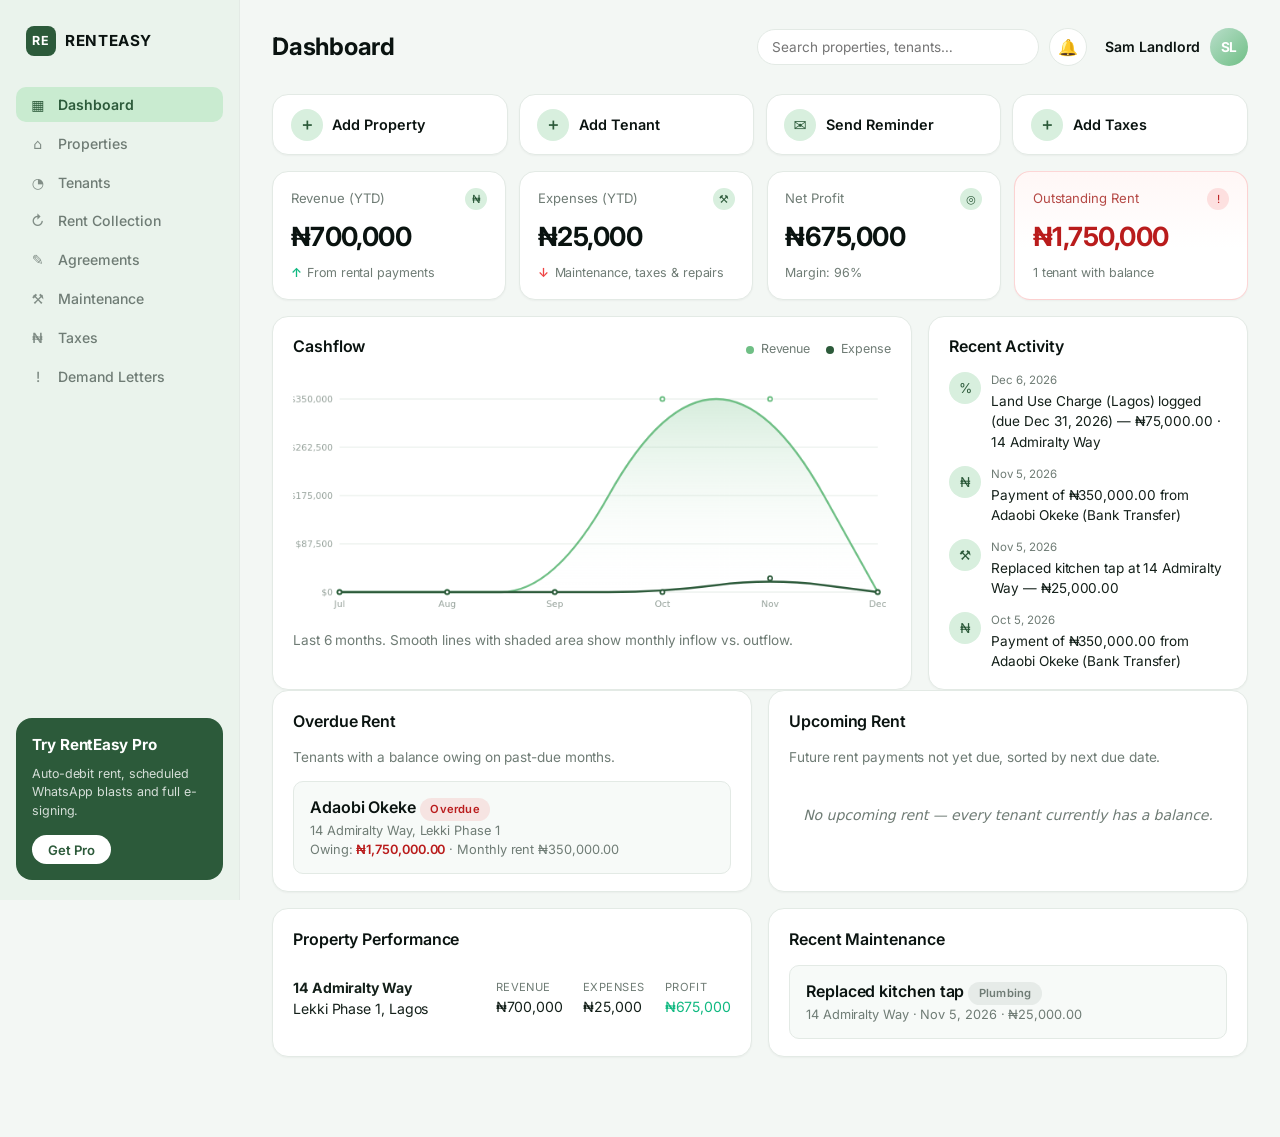
==== commit 57d332b1: "Localize RentEasy for Nigeria + add Taxes feature, quick actions, dashboard split - Currency switche" ====
--- a/renteasy.html
+++ b/renteasy.html
@@ -30,13 +30,16 @@
           <span class="icon">◔</span><span>Tenants</span>
         </button>
         <button class="nav-item" data-view="payments">
-          <span class="icon">↻</span><span>Payments</span>
+          <span class="icon">↻</span><span>Rent Collection</span>
         </button>
         <button class="nav-item" data-view="agreements">
           <span class="icon">✎</span><span>Agreements</span>
         </button>
         <button class="nav-item" data-view="maintenance">
           <span class="icon">⚒</span><span>Maintenance</span>
+        </button>
+        <button class="nav-item" data-view="taxes">
+          <span class="icon">₦</span><span>Taxes</span>
         </button>
         <button class="nav-item" data-view="demands">
           <span class="icon">!</span><span>Demand Letters</span>
@@ -66,25 +69,41 @@
 
       <!-- ========================= Dashboard view ========================= -->
       <section class="view" data-view="dashboard">
+
+        <div class="quick-actions">
+          <button class="quick-btn" data-quick-view="properties">
+            <span class="qa-icon">＋</span><span>Add Property</span>
+          </button>
+          <button class="quick-btn" data-quick-view="tenants">
+            <span class="qa-icon">＋</span><span>Add Tenant</span>
+          </button>
+          <button class="quick-btn" data-quick-view="payments">
+            <span class="qa-icon">✉</span><span>Send Reminder</span>
+          </button>
+          <button class="quick-btn" data-quick-view="taxes">
+            <span class="qa-icon">＋</span><span>Add Taxes</span>
+          </button>
+        </div>
+
         <div class="stat-grid">
           <div class="stat-card">
-            <div class="stat-head"><span>Revenue (YTD)</span><span class="stat-icon">$</span></div>
-            <div class="stat-value" id="stat-revenue">$0</div>
+            <div class="stat-head"><span>Revenue (YTD)</span><span class="stat-icon">₦</span></div>
+            <div class="stat-value" id="stat-revenue">₦0</div>
             <div class="stat-trend" id="stat-revenue-sub"><span class="up">↑</span> From rental payments</div>
           </div>
           <div class="stat-card">
             <div class="stat-head"><span>Expenses (YTD)</span><span class="stat-icon">⚒</span></div>
-            <div class="stat-value" id="stat-expenses">$0</div>
-            <div class="stat-trend" id="stat-expenses-sub"><span class="down">↓</span> Maintenance &amp; repairs</div>
+            <div class="stat-value" id="stat-expenses">₦0</div>
+            <div class="stat-trend" id="stat-expenses-sub"><span class="down">↓</span> Maintenance, taxes &amp; repairs</div>
           </div>
           <div class="stat-card">
             <div class="stat-head"><span>Net Profit</span><span class="stat-icon">◎</span></div>
-            <div class="stat-value" id="stat-profit">$0</div>
+            <div class="stat-value" id="stat-profit">₦0</div>
             <div class="stat-trend"><span id="stat-margin">Margin: 0%</span></div>
           </div>
-          <div class="stat-card">
-            <div class="stat-head"><span>Outstanding Rent</span><span class="stat-icon">!</span></div>
-            <div class="stat-value" id="stat-outstanding">$0</div>
+          <div class="stat-card danger">
+            <div class="stat-head"><span>Outstanding Rent</span><span class="stat-icon danger-icon">!</span></div>
+            <div class="stat-value danger-value" id="stat-outstanding">₦0</div>
             <div class="stat-trend"><span id="stat-overdue-count">0 tenants with balance</span></div>
           </div>
         </div>
@@ -112,12 +131,25 @@
 
         <div class="grid-2">
           <div class="panel">
+            <h3>Overdue Rent</h3>
+            <p class="muted small">Tenants with a balance owing on past-due months.</p>
+            <div id="overdue-rent" class="payment-list"></div>
+          </div>
+          <div class="panel">
+            <h3>Upcoming Rent</h3>
+            <p class="muted small">Future rent payments not yet due, sorted by next due date.</p>
+            <div id="upcoming-rent" class="payment-list"></div>
+          </div>
+        </div>
+
+        <div class="grid-2">
+          <div class="panel">
             <h3>Property Performance</h3>
             <div id="property-performance" class="property-perf"></div>
           </div>
           <div class="panel">
-            <h3>Upcoming &amp; Overdue Payments</h3>
-            <div id="upcoming-payments" class="payment-list"></div>
+            <h3>Recent Maintenance</h3>
+            <div id="recent-maintenance" class="maintenance-list"></div>
           </div>
         </div>
       </section>
@@ -135,24 +167,24 @@
             </label>
             <label>State
               <select name="state" required>
-                <option value="">Select</option>
-                <option>AL</option><option>AK</option><option>AZ</option><option>AR</option>
-                <option>CA</option><option>CO</option><option>CT</option><option>DE</option>
-                <option>FL</option><option>GA</option><option>HI</option><option>ID</option>
-                <option>IL</option><option>IN</option><option>IA</option><option>KS</option>
-                <option>KY</option><option>LA</option><option>ME</option><option>MD</option>
-                <option>MA</option><option>MI</option><option>MN</option><option>MS</option>
-                <option>MO</option><option>MT</option><option>NE</option><option>NV</option>
-                <option>NH</option><option>NJ</option><option>NM</option><option>NY</option>
-                <option>NC</option><option>ND</option><option>OH</option><option>OK</option>
-                <option>OR</option><option>PA</option><option>RI</option><option>SC</option>
-                <option>SD</option><option>TN</option><option>TX</option><option>UT</option>
-                <option>VT</option><option>VA</option><option>WA</option><option>WV</option>
-                <option>WI</option><option>WY</option>
-              </select>
-            </label>
-            <label>Zip
-              <input type="text" name="zip" required placeholder="30301" />
+                <option value="">Select state</option>
+                <option>Abia</option><option>Adamawa</option><option>Akwa Ibom</option>
+                <option>Anambra</option><option>Bauchi</option><option>Bayelsa</option>
+                <option>Benue</option><option>Borno</option><option>Cross River</option>
+                <option>Delta</option><option>Ebonyi</option><option>Edo</option>
+                <option>Ekiti</option><option>Enugu</option><option>FCT (Abuja)</option>
+                <option>Gombe</option><option>Imo</option><option>Jigawa</option>
+                <option>Kaduna</option><option>Kano</option><option>Katsina</option>
+                <option>Kebbi</option><option>Kogi</option><option>Kwara</option>
+                <option>Lagos</option><option>Nasarawa</option><option>Niger</option>
+                <option>Ogun</option><option>Ondo</option><option>Osun</option>
+                <option>Oyo</option><option>Plateau</option><option>Rivers</option>
+                <option>Sokoto</option><option>Taraba</option><option>Yobe</option>
+                <option>Zamfara</option>
+              </select>
+            </label>
+            <label>LGA / Area
+              <input type="text" name="zip" placeholder="e.g. Lekki, Ikeja" />
             </label>
             <label>Type
               <select name="type" required>
@@ -290,7 +322,7 @@
         </div>
 
         <div class="panel">
-          <h3>Payment History</h3>
+          <h3>Rent Collection History</h3>
           <div id="payment-history" class="payment-list"></div>
         </div>
       </section>
@@ -392,6 +424,64 @@
         </div>
       </section>
 
+      <!-- ========================= Taxes ========================= -->
+      <section class="view hidden" data-view="taxes">
+        <div class="panel">
+          <h3>Add Tax</h3>
+          <p class="muted small">Track property tax obligations: Land Use Charge (Lagos), Tenement Rate, Capital Gains Tax, Withholding Tax on rent, etc.</p>
+          <form id="tax-form" class="form-grid">
+            <label>Property
+              <select name="propertyId" id="tax-property-select" required></select>
+            </label>
+            <label>Tax Type
+              <select name="name" required>
+                <option>Land Use Charge (Lagos)</option>
+                <option>Tenement Rate</option>
+                <option>Property Tax</option>
+                <option>Capital Gains Tax</option>
+                <option>Withholding Tax on Rent</option>
+                <option>Personal Income Tax</option>
+                <option>Ground Rent</option>
+                <option>Other</option>
+              </select>
+            </label>
+            <label>Custom Name (optional)
+              <input type="text" name="customName" placeholder="Override the tax type name" />
+            </label>
+            <label>Amount (₦)
+              <input type="number" name="amount" min="0" step="100" required />
+            </label>
+            <label>Due Date
+              <input type="date" name="dueDate" required />
+            </label>
+            <label>Frequency
+              <select name="frequency">
+                <option>Annual</option>
+                <option>One-time</option>
+                <option>Quarterly</option>
+              </select>
+            </label>
+            <label>Status
+              <select name="status">
+                <option value="pending">Pending</option>
+                <option value="paid">Paid</option>
+              </select>
+            </label>
+            <label>Date Paid (if paid)
+              <input type="date" name="paidDate" />
+            </label>
+            <div class="form-actions">
+              <button type="submit" class="btn-primary">Add Tax</button>
+            </div>
+          </form>
+        </div>
+
+        <div class="panel">
+          <h3>Tax Obligations</h3>
+          <div id="tax-list" class="maintenance-list"></div>
+        </div>
+      </section>
+
       <!-- ========================= Demand Letters ========================= -->
       <section class="view hidden" data-view="demands">
         <div class="panel">
--- a/renteasy.css
+++ b/renteasy.css
@@ -330,6 +330,49 @@
 
 .action-row { display: flex; flex-wrap: wrap; gap: 0.5rem; }
 
+/* ----------------------------------------------------- Quick actions --- */
+.quick-actions {
+  display: grid;
+  grid-template-columns: repeat(auto-fit, minmax(180px, 1fr));
+  gap: 0.7rem;
+  margin-bottom: 1rem;
+}
+.quick-btn {
+  display: flex;
+  align-items: center;
+  gap: 0.6rem;
+  padding: 0.85rem 1.1rem;
+  background: var(--panel);
+  border: 1px solid var(--border);
+  border-radius: var(--radius);
+  font-family: inherit;
+  font-size: 0.9rem;
+  font-weight: 600;
+  color: var(--text-strong);
+  cursor: pointer;
+  text-align: left;
+  box-shadow: var(--shadow-sm);
+  transition: all 0.12s ease;
+}
+.quick-btn:hover {
+  background: var(--accent-soft);
+  border-color: var(--accent-line);
+  color: var(--accent-dark);
+}
+.qa-icon {
+  width: 32px; height: 32px;
+  border-radius: 999px;
+  background: var(--accent-soft);
+  color: var(--accent-dark);
+  display: grid; place-items: center;
+  font-size: 1rem;
+  flex-shrink: 0;
+}
+.quick-btn:hover .qa-icon {
+  background: var(--accent-dark);
+  color: #fff;
+}
+
 /* ----------------------------------------------------------- Stat grid --- */
 .stat-grid {
   display: grid;
@@ -375,6 +418,17 @@
 }
 .stat-trend .up { color: var(--ok); font-weight: 600; }
 .stat-trend .down { color: var(--danger); font-weight: 600; }
+
+.stat-card.danger {
+  background: linear-gradient(180deg, #fff7f6 0%, #ffffff 60%);
+  border-color: rgba(239, 68, 68, 0.22);
+}
+.stat-card.danger .stat-head { color: #b54945; }
+.stat-card .stat-icon.danger-icon {
+  background: rgba(239, 68, 68, 0.14);
+  color: #b91c1c;
+}
+.stat-card .stat-value.danger-value { color: #b91c1c; }
 
 /* -------------------------------------------------------- Charts area --- */
 .chart-wrap {
